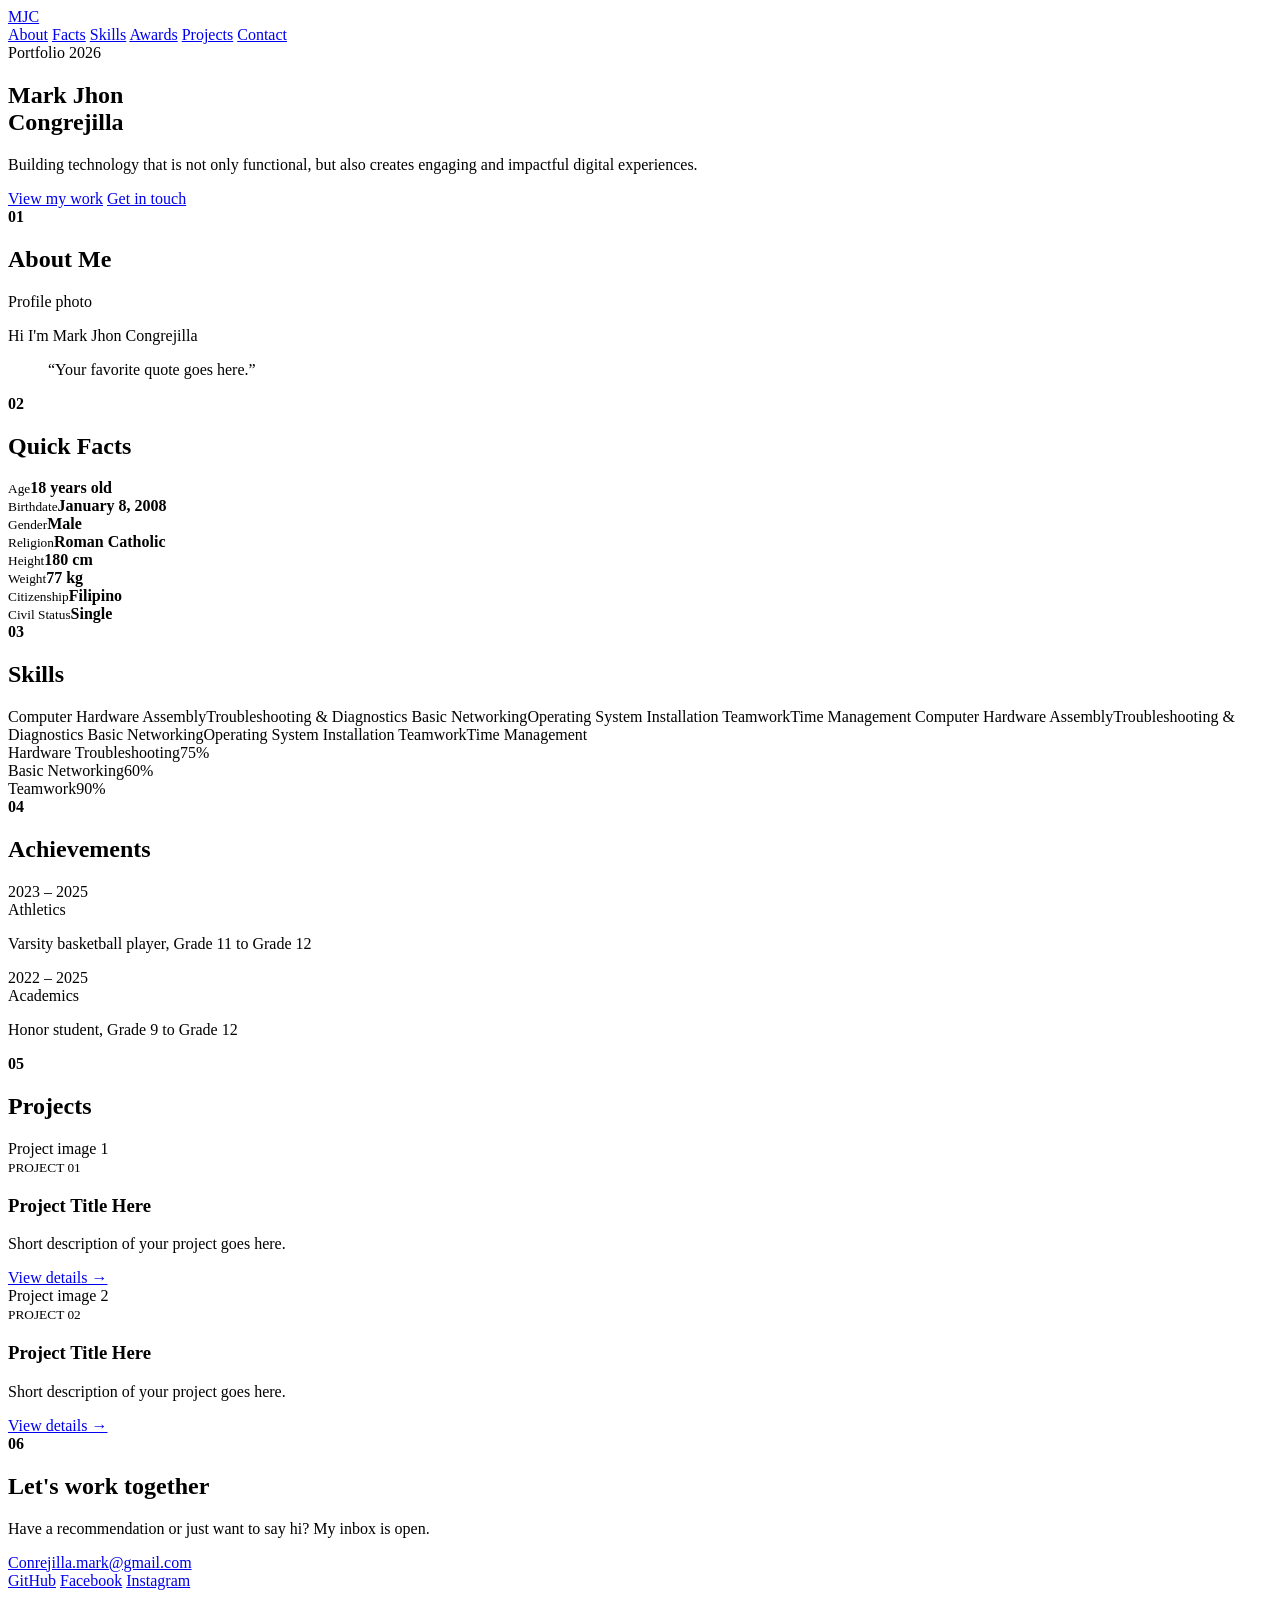
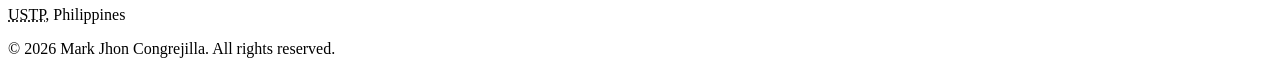
==== index.html/index.html @ a2fbdd66 "UPDATED FILE" ====
<!DOCTYPE html>
<html lang="en">
<head>
<meta charset="UTF-8">
<meta name="viewport" content="width=device-width, initial-scale=1.0">
<title>Mark Jhon Congrejilla | Portfolio</title>
<meta name="description" content="Portfolio of Mark Jhon Congrejilla.">
<meta name="theme-color" content="#050510">
<link rel="stylesheet" href="style.css">
</head>
<body>

<div class="grid-bg"></div>
<div class="cursor-glow" id="glow"></div>

<!-- FLOATING NAV -->
<header class="pill-nav">
  <a href="#home" class="brand">MJC</a>
  <nav>
    <a href="#about">About</a>
    <a href="#facts">Facts</a>
    <a href="#skills">Skills</a>
    <a href="#achievements">Awards</a>
    <a href="#projects">Projects</a>
    <a href="#contact" class="nav-cta">Contact</a>
  </nav>
</header>

<!-- HERO -->
<section id="home" class="hero">
  <div class="orb o1"></div>
  <div class="orb o2"></div>
  <span class="badge"><i></i> Portfolio 2026</span>
  <h1>Mark Jhon<br><span class="grad">Congrejilla</span></h1>
  <p class="tagline">
    Building technology that is not only functional, but also creates engaging and impactful digital experiences.
  </p>
  <div class="hero-btns">
    <a href="#projects" class="btn primary">View my work</a>
    <a href="#contact" class="btn ghost">Get in touch</a>
  </div>
  <a href="#about" class="scroll-hint" aria-label="Scroll down"><span></span></a>
</section>

<!-- ABOUT -->
<section id="about" class="reveal">
  <div class="sec-head"><b>01</b><h2>About Me</h2></div>
  <div class="about-grid">
    <!-- Put <img src="your-photo.jpg" alt="Mark Jhon Congrejilla"> inside -->
    <div class="img-slot about-img">
      <!-- <img src="" alt="Mark Jhon Congrejilla"> -->
      <span>Profile photo</span>
    </div>
    <div class="about-text">
      <!-- Write your "About Me" paragraph here -->
      <p>Hi I'm Mark Jhon Congrejilla</p>
      <blockquote>“Your favorite quote goes here.”</blockquote>
    </div>
  </div>
</section>

<!-- QUICK FACTS -->
<section id="facts" class="reveal">
  <div class="sec-head"><b>02</b><h2>Quick Facts</h2></div>
  <div class="facts">
    <div class="glass fact"><small>Age</small><strong>18 years old</strong></div>
    <div class="glass fact"><small>Birthdate</small><strong>January 8, 2008</strong></div>
    <div class="glass fact"><small>Gender</small><strong>Male</strong></div>
    <div class="glass fact"><small>Religion</small><strong>Roman Catholic</strong></div>
    <div class="glass fact"><small>Height</small><strong>180 cm</strong></div>
    <div class="glass fact"><small>Weight</small><strong>77 kg</strong></div>
    <div class="glass fact"><small>Citizenship</small><strong>Filipino</strong></div>
    <div class="glass fact"><small>Civil Status</small><strong>Single</strong></div>
  </div>
</section>

<!-- SKILLS -->
<section id="skills" class="reveal">
  <div class="sec-head"><b>03</b><h2>Skills</h2></div>

  <div class="marquee">
    <div class="marquee-track">
      <span>Computer Hardware Assembly</span><span>Troubleshooting &amp; Diagnostics</span>
      <span>Basic Networking</span><span>Operating System Installation</span>
      <span>Teamwork</span><span>Time Management</span>
      <span>Computer Hardware Assembly</span><span>Troubleshooting &amp; Diagnostics</span>
      <span>Basic Networking</span><span>Operating System Installation</span>
      <span>Teamwork</span><span>Time Management</span>
    </div>
  </div>

  <div class="bars glass">
    <div class="bar">
      <div class="bar-top"><span>Hardware Troubleshooting</span><span>75%</span></div>
      <div class="track"><div class="fill" style="--w:75%"></div></div>
    </div>
    <div class="bar">
      <div class="bar-top"><span>Basic Networking</span><span>60%</span></div>
      <div class="track"><div class="fill" style="--w:60%"></div></div>
    </div>
    <div class="bar">
      <div class="bar-top"><span>Teamwork</span><span>90%</span></div>
      <div class="track"><div class="fill" style="--w:90%"></div></div>
    </div>
  </div>
</section>

<!-- ACHIEVEMENTS -->
<section id="achievements" class="reveal">
  <div class="sec-head"><b>04</b><h2>Achievements</h2></div>
  <div class="ach-list">
    <div class="ach glass">
      <div class="ach-year">2023 – 2025</div>
      <div class="ach-body">
        <span class="pill">Athletics</span>
        <p>Varsity basketball player, Grade 11 to Grade 12</p>
      </div>
    </div>
    <div class="ach glass">
      <div class="ach-year">2022 – 2025</div>
      <div class="ach-body">
        <span class="pill">Academics</span>
        <p>Honor student, Grade 9 to Grade 12</p>
      </div>
    </div>
  </div>
</section>

<!-- PROJECTS -->
<section id="projects" class="reveal">
  <div class="sec-head"><b>05</b><h2>Projects</h2></div>
  <div class="projects">

    <article class="glass project">
      <div class="img-slot">
        <!-- <img src="" alt="Project 1"> -->
        <span>Project image 1</span>
      </div>
      <div class="p-body">
        <small>PROJECT 01</small>
        <h3>Project Title Here</h3>
        <p>Short description of your project goes here.</p>
        <a href="#" class="link">View details →</a>
      </div>
    </article>

    <article class="glass project">
      <div class="img-slot">
        <!-- <img src="" alt="Project 2"> -->
        <span>Project image 2</span>
      </div>
      <div class="p-body">
        <small>PROJECT 02</small>
        <h3>Project Title Here</h3>
        <p>Short description of your project goes here.</p>
        <a href="#" class="link">View details →</a>
      </div>
    </article>

  </div>
</section>

<section id="contact" class="reveal">
  <div class="contact-box glass">
    <div class="sec-head center"><b>06</b><h2>Let's work together</h2></div>
    <p class="muted">Have a recommendation or just want to say hi? My inbox is open.</p>
    <a href="mailto:Congrejilla.mark@gmail.com" class="big-mail">Conrejilla.mark@gmail.com</a>
    <div class="socials">
      <a href="https://github.com/congrejillamark-prog" target="_blank" rel="noopener">GitHub</a>
      <a href="https://www.facebook.com/nvomrkjhn/" target="_blank" rel="noopener">Facebook</a>
      <a href="https://www.instagram.com/mvkjhnv/" target="_blank" rel="noopener">Instagram</a>
    </div>
    <p class="muted small"> <abbr title="University of Science and Technology of Southern Philippines">USTP</abbr>, Philippines</p>
  </div>
</section>

<footer>© 2026 Mark Jhon Congrejilla. All rights reserved.</footer>

<script>
  // reveal-on-scroll (content stays visible if JS is off)
  document.documentElement.classList.add('js');
  const io = new IntersectionObserver(es => {
    es.forEach(e => { if (e.isIntersecting) { e.target.classList.add('show'); io.unobserve(e.target); } });
  }, { threshold: .12 });
  document.querySelectorAll('.reveal').forEach(el => io.observe(el));

  // cursor glow
  const glow = document.getElementById('glow');
  window.addEventListener('pointermove', e => {
    glow.style.transform = `translate(${e.clientX - 200}px, ${e.clientY - 200}px)`;
  });
</script>
</body>
</html>
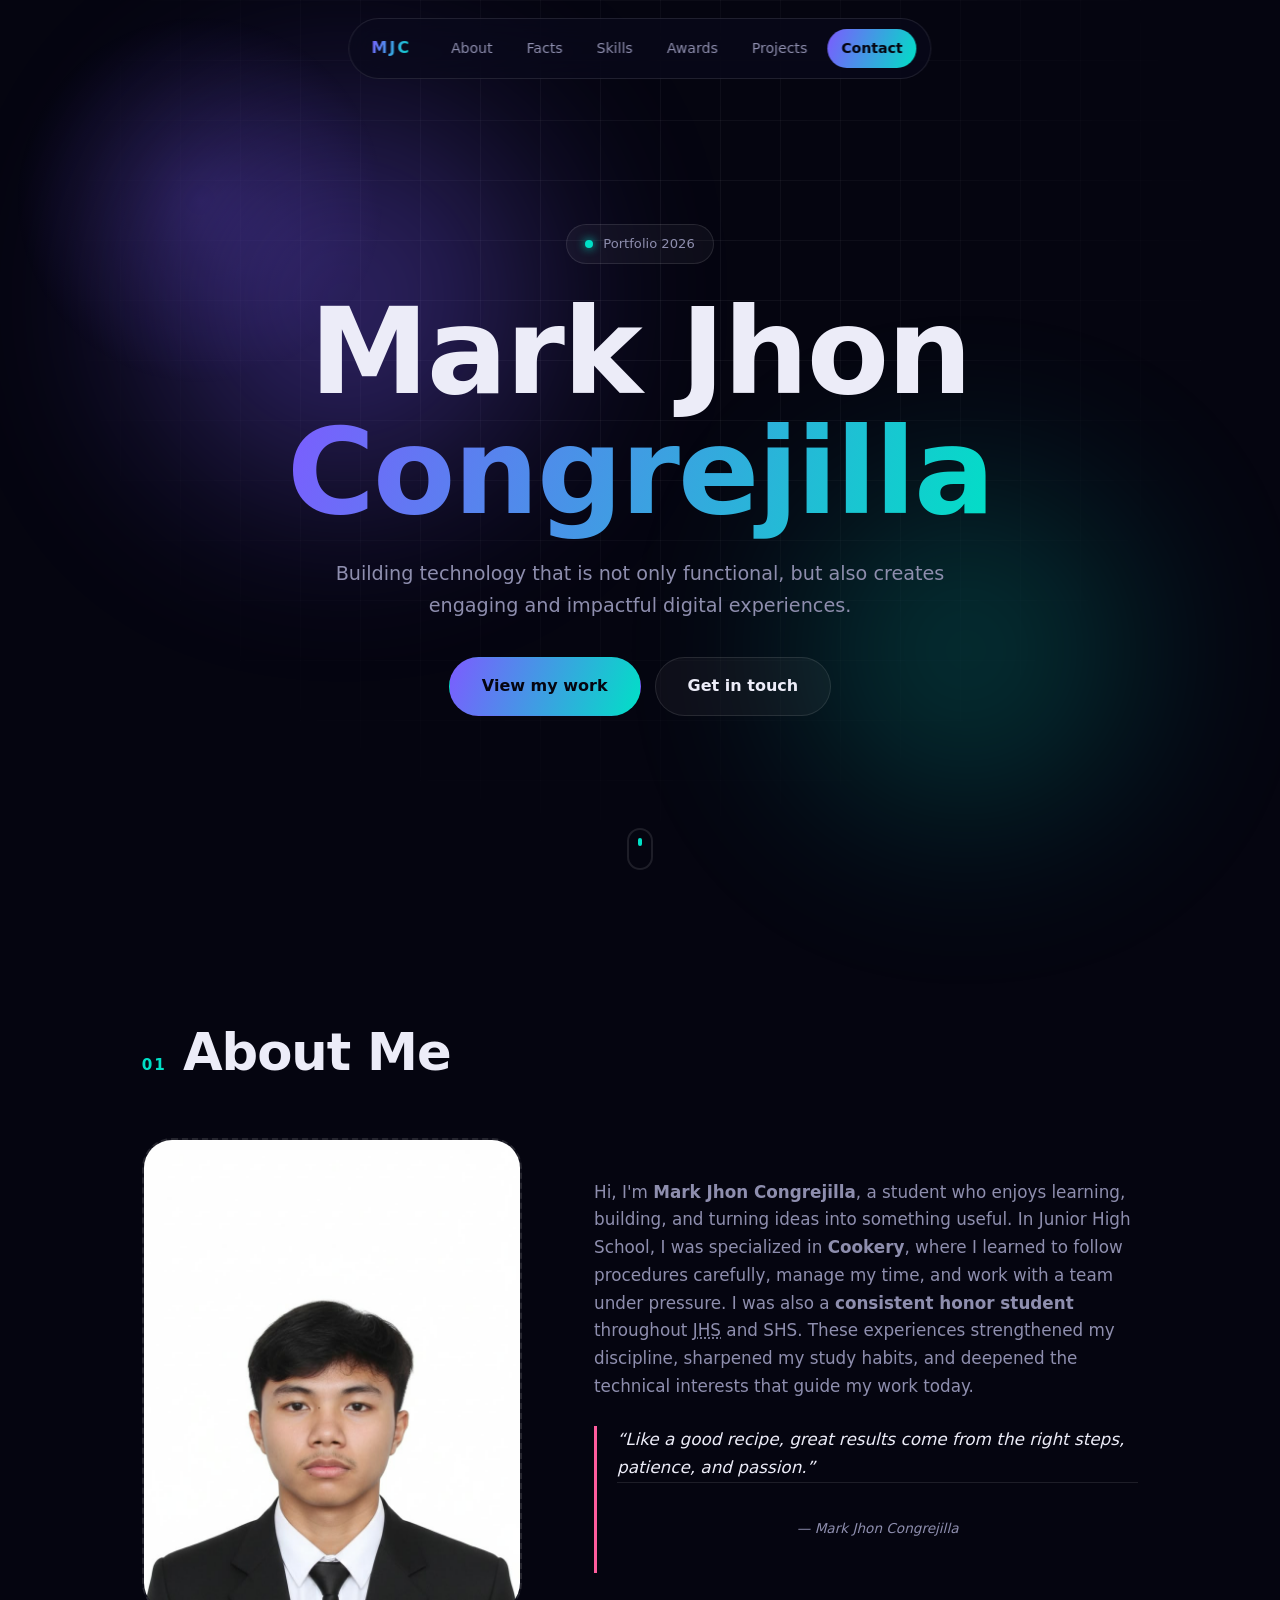
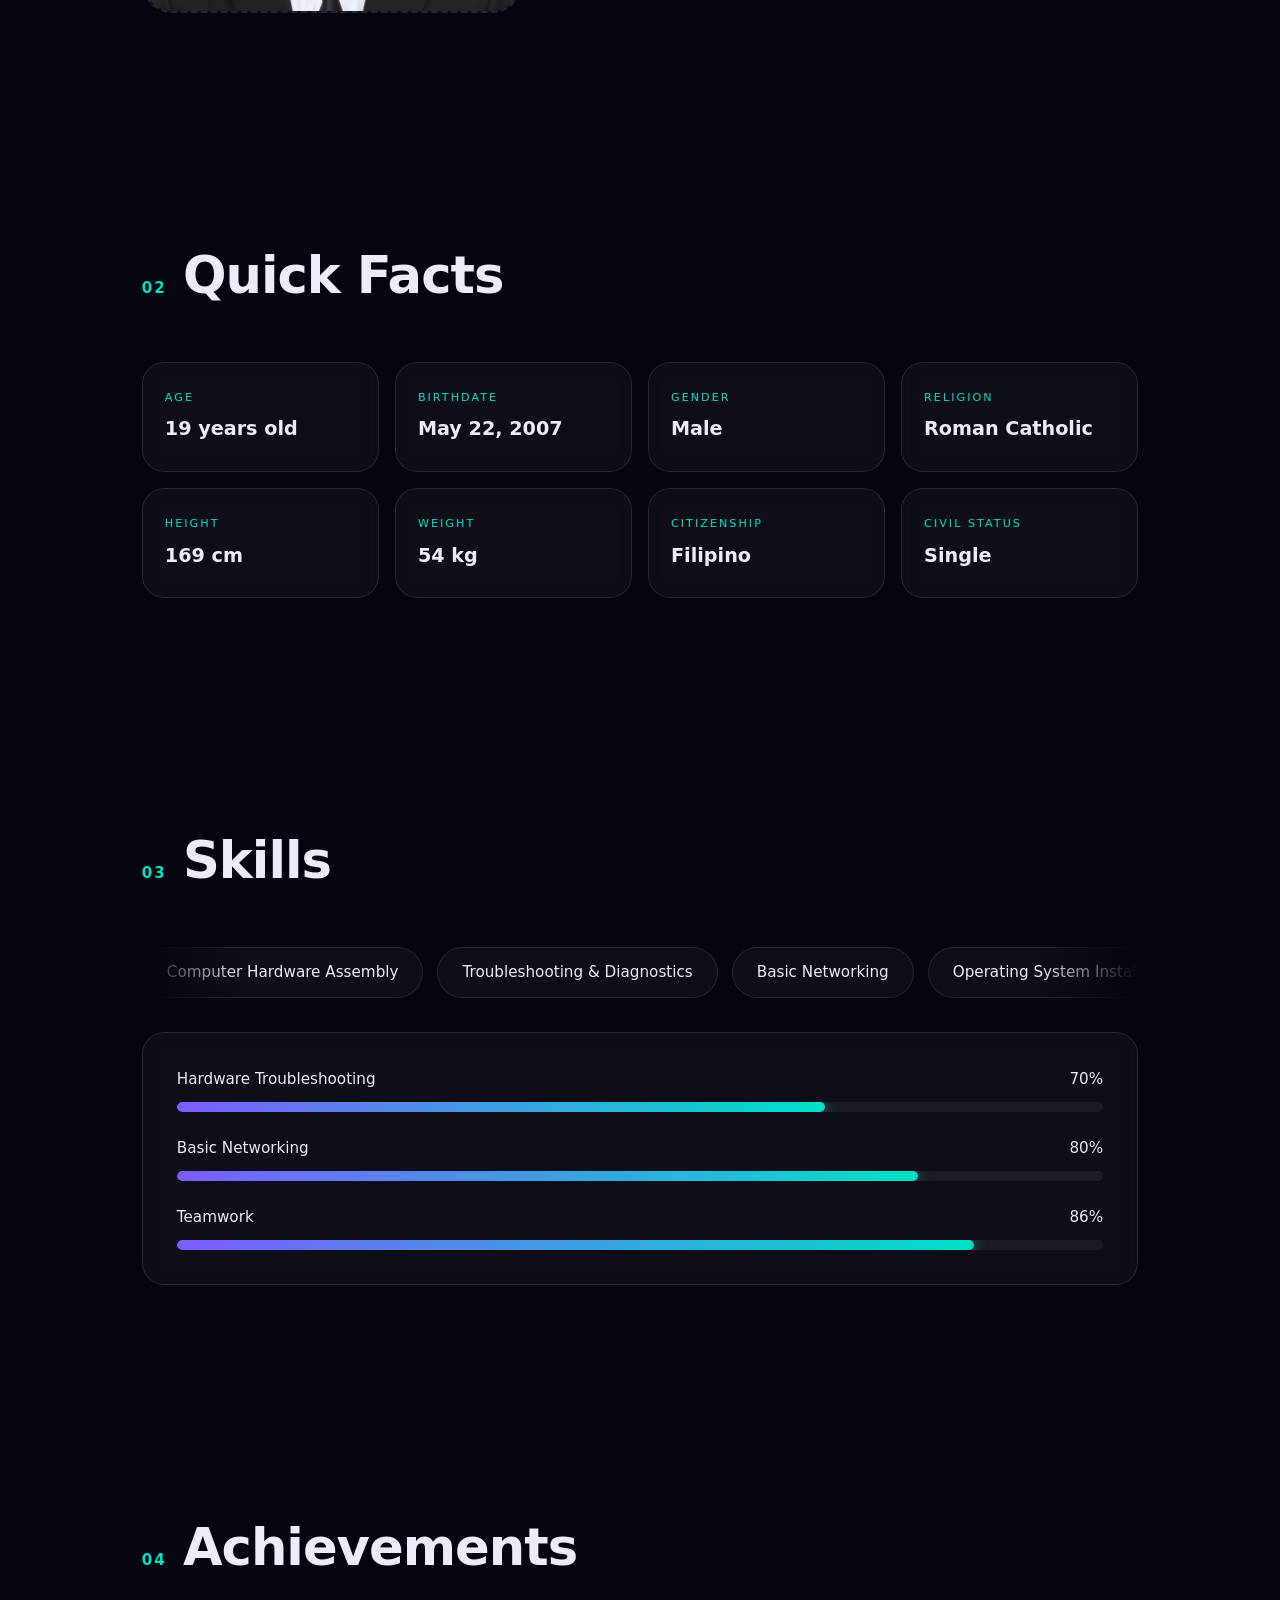
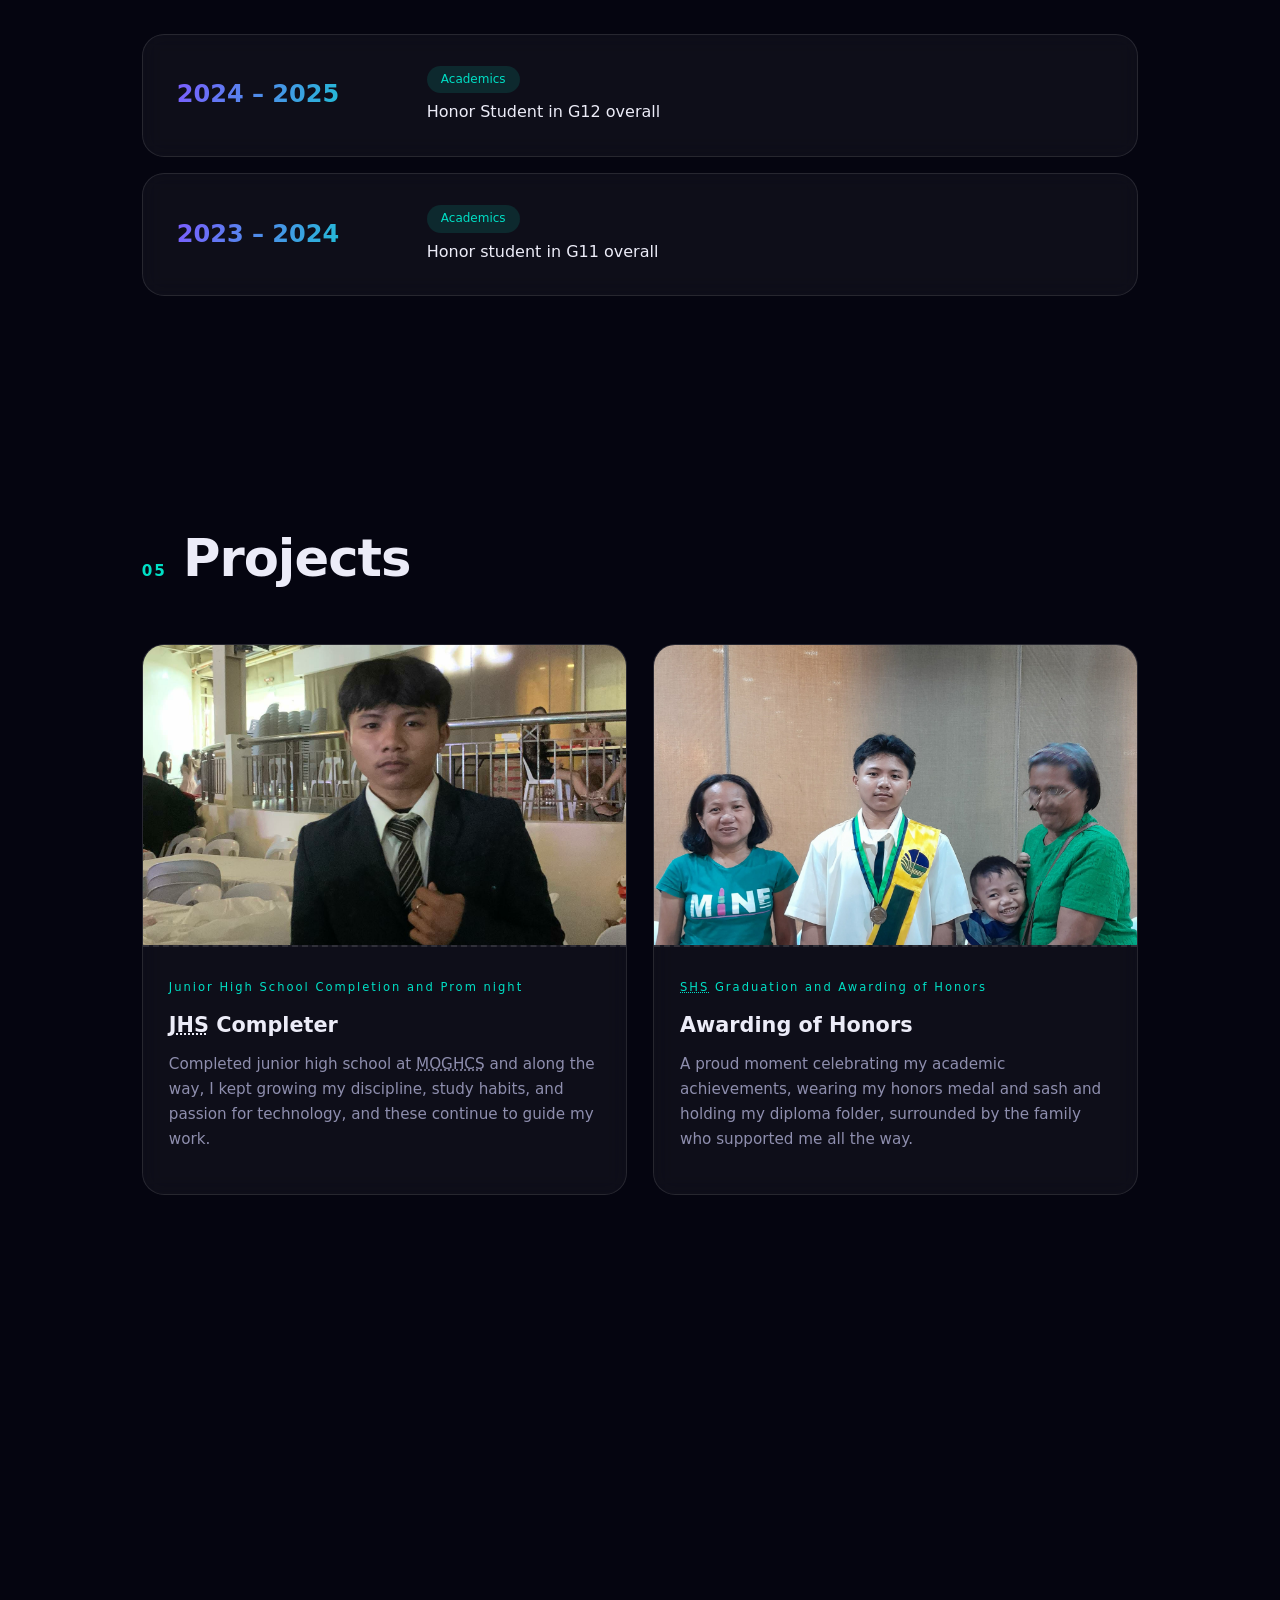
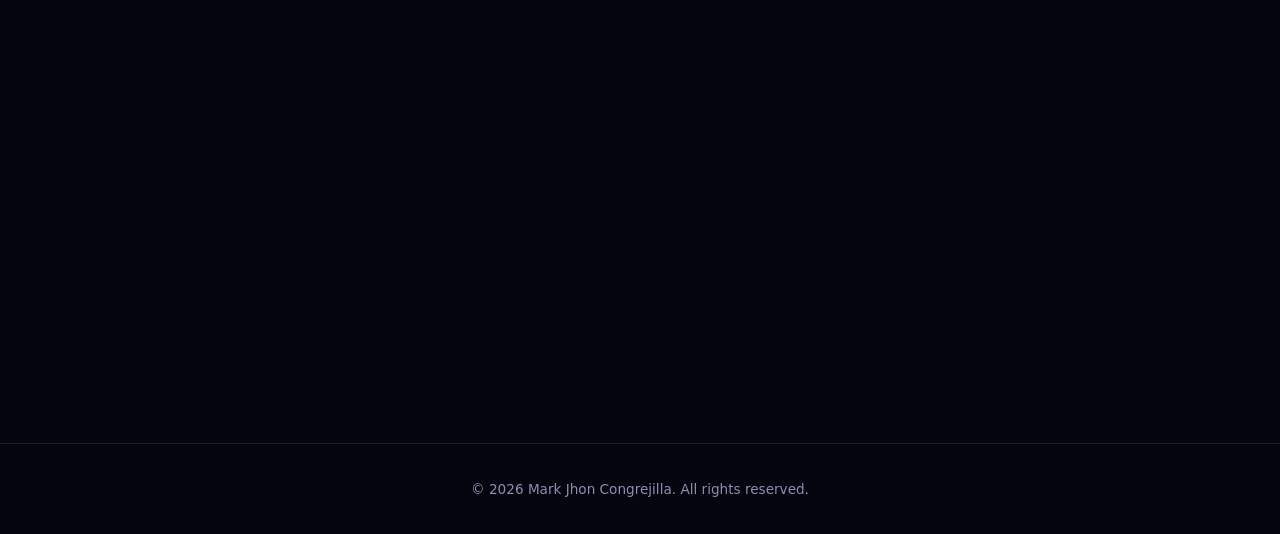
==== commit 1a5981c0: "final" ====
--- a/index.html/index.html
+++ b/index.html/index.html
@@ -48,13 +48,20 @@
   <div class="about-grid">
     <!-- Put <img src="your-photo.jpg" alt="Mark Jhon Congrejilla"> inside -->
     <div class="img-slot about-img">
-      <!-- <img src="" alt="Mark Jhon Congrejilla"> -->
-      <span>Profile photo</span>
+      <img src="images.jpg" alt="Mark Jhon Congrejilla">
     </div>
     <div class="about-text">
-      <!-- Write your "About Me" paragraph here -->
-      <p>Hi I'm Mark Jhon Congrejilla</p>
-      <blockquote>“Your favorite quote goes here.”</blockquote>
+      <p> Hi, I'm <strong>Mark Jhon Congrejilla</strong>, a student who enjoys learning, building,
+    and turning ideas into something useful. In Junior High School, I was specialized in
+    <strong>Cookery</strong>, where I learned to follow procedures carefully, manage my time,
+    and work with a team under pressure. I was also a <strong>consistent honor student</strong>
+    throughout <abbr title="Junior High School">JHS</abbr> and <abrr title="Senior High School">SHS</abrr>. These experiences strengthened my discipline, sharpened my study habits,
+    and deepened the technical interests that guide my work today.</p>
+      <blockquote>“Like a good recipe, great results come from the right steps, patience, and passion.”
+          <footer>—
+            <cite>Mark Jhon Congrejilla</cite>
+          </footer>
+      </blockquote>
     </div>
   </div>
 </section>
@@ -63,12 +70,12 @@
 <section id="facts" class="reveal">
   <div class="sec-head"><b>02</b><h2>Quick Facts</h2></div>
   <div class="facts">
-    <div class="glass fact"><small>Age</small><strong>18 years old</strong></div>
-    <div class="glass fact"><small>Birthdate</small><strong>January 8, 2008</strong></div>
+    <div class="glass fact"><small>Age</small><strong>19 years old</strong></div>
+    <div class="glass fact"><small>Birthdate</small><strong>May 22, 2007</strong></div>
     <div class="glass fact"><small>Gender</small><strong>Male</strong></div>
     <div class="glass fact"><small>Religion</small><strong>Roman Catholic</strong></div>
-    <div class="glass fact"><small>Height</small><strong>180 cm</strong></div>
-    <div class="glass fact"><small>Weight</small><strong>77 kg</strong></div>
+    <div class="glass fact"><small>Height</small><strong>169 cm</strong></div>
+    <div class="glass fact"><small>Weight</small><strong>54 kg</strong></div>
     <div class="glass fact"><small>Citizenship</small><strong>Filipino</strong></div>
     <div class="glass fact"><small>Civil Status</small><strong>Single</strong></div>
   </div>
@@ -91,16 +98,16 @@
 
   <div class="bars glass">
     <div class="bar">
-      <div class="bar-top"><span>Hardware Troubleshooting</span><span>75%</span></div>
-      <div class="track"><div class="fill" style="--w:75%"></div></div>
+      <div class="bar-top"><span>Hardware Troubleshooting</span><span>70%</span></div>
+      <div class="track"><div class="fill" style="--w:70%"></div></div>
     </div>
     <div class="bar">
-      <div class="bar-top"><span>Basic Networking</span><span>60%</span></div>
-      <div class="track"><div class="fill" style="--w:60%"></div></div>
+      <div class="bar-top"><span>Basic Networking</span><span>80%</span></div>
+      <div class="track"><div class="fill" style="--w:80%"></div></div>
     </div>
     <div class="bar">
-      <div class="bar-top"><span>Teamwork</span><span>90%</span></div>
-      <div class="track"><div class="fill" style="--w:90%"></div></div>
+      <div class="bar-top"><span>Teamwork</span><span>86%</span></div>
+      <div class="track"><div class="fill" style="--w:86%"></div></div>
     </div>
   </div>
 </section>
@@ -110,17 +117,17 @@
   <div class="sec-head"><b>04</b><h2>Achievements</h2></div>
   <div class="ach-list">
     <div class="ach glass">
-      <div class="ach-year">2023 – 2025</div>
+      <div class="ach-year">2024 – 2025</div>
       <div class="ach-body">
-        <span class="pill">Athletics</span>
-        <p>Varsity basketball player, Grade 11 to Grade 12</p>
+        <span class="pill">Academics</span>
+        <p>Honor Student in G12 overall</p>
       </div>
     </div>
     <div class="ach glass">
-      <div class="ach-year">2022 – 2025</div>
+      <div class="ach-year">2023 – 2024</div>
       <div class="ach-body">
         <span class="pill">Academics</span>
-        <p>Honor student, Grade 9 to Grade 12</p>
+        <p>Honor student in G11 overall</p>
       </div>
     </div>
   </div>
@@ -133,27 +140,24 @@
 
     <article class="glass project">
       <div class="img-slot">
-        <!-- <img src="" alt="Project 1"> -->
-        <span>Project image 1</span>
+        <img src="Project 2.jpg" alt="Project 1">
       </div>
       <div class="p-body">
-        <small>PROJECT 01</small>
-        <h3>Project Title Here</h3>
-        <p>Short description of your project goes here.</p>
-        <a href="#" class="link">View details →</a>
+        <small>Junior High School Completion and Prom night</small>
+        <h3> <abbr title="Junior High School">JHS</abbr> Completer</h3>
+        <p>Completed junior high school at <abbr title="Misamis Oriental General Comprehensive High School">MOGHCS</abbr> and along the way, I kept growing my discipline, study habits, and passion for technology, and these continue to guide my work.</p>
       </div>
     </article>
 
     <article class="glass project">
       <div class="img-slot">
-        <!-- <img src="" alt="Project 2"> -->
-        <span>Project image 2</span>
+        <img src="Project 1.jpg" alt="Project 2">
       </div>
       <div class="p-body">
-        <small>PROJECT 02</small>
-        <h3>Project Title Here</h3>
-        <p>Short description of your project goes here.</p>
-        <a href="#" class="link">View details →</a>
+        <small> <abbr title="Senior High School">SHS</abbr> Graduation and Awarding of Honors</small>
+        <h3>Awarding of Honors</h3>
+        <p>A proud moment celebrating my academic achievements, wearing my honors medal and sash
+  and holding my diploma folder, surrounded by the family who supported me all the way.</p>
       </div>
     </article>
 
--- a/index.html/style.css
+++ b/index.html/style.css
@@ -0,0 +1,206 @@
+:root{
+  --bg:#050510;
+  --glass:rgba(255,255,255,.04);
+  --line:rgba(255,255,255,.1);
+  --text:#ececf8;
+  --muted:#8e8eae;
+  --a:#7c5cff;
+  --b:#00e0c6;
+  --c:#ff5c9d;
+  --grad:linear-gradient(110deg,var(--a),var(--b));
+}
+*{margin:0;padding:0;box-sizing:border-box}
+html{scroll-behavior:smooth}
+body{
+  font-family:"Segoe UI",system-ui,-apple-system,Arial,sans-serif;
+  background:var(--bg);color:var(--text);line-height:1.65;overflow-x:hidden;
+}
+a{color:inherit;text-decoration:none}
+
+/* ---------- background ---------- */
+.grid-bg{
+  position:fixed;inset:0;z-index:-2;
+  background-image:
+    linear-gradient(var(--line) 1px,transparent 1px),
+    linear-gradient(90deg,var(--line) 1px,transparent 1px);
+  background-size:60px 60px;
+  -webkit-mask-image:radial-gradient(ellipse at 50% 30%,#000 10%,transparent 70%);
+          mask-image:radial-gradient(ellipse at 50% 30%,#000 10%,transparent 70%);
+  opacity:.5;
+}
+.cursor-glow{
+  position:fixed;top:0;left:0;width:400px;height:400px;border-radius:50%;z-index:-1;pointer-events:none;
+  background:radial-gradient(circle,rgba(124,92,255,.22),transparent 65%);
+  transition:transform .15s ease-out;
+}
+
+/* ---------- floating pill nav ---------- */
+.pill-nav{
+  position:fixed;top:18px;left:50%;transform:translateX(-50%);z-index:100;
+  display:flex;align-items:center;gap:26px;
+  padding:10px 14px 10px 22px;border-radius:60px;
+  background:rgba(10,10,28,.65);backdrop-filter:blur(16px);
+  border:1px solid var(--line);max-width:94vw;
+}
+.brand{font-weight:800;letter-spacing:2px;background:var(--grad);-webkit-background-clip:text;background-clip:text;color:transparent}
+.pill-nav nav{display:flex;align-items:center;gap:6px}
+.pill-nav nav a{
+  padding:8px 14px;border-radius:40px;font-size:.88rem;color:var(--muted);transition:.25s;
+}
+.pill-nav nav a:hover{color:#fff;background:rgba(255,255,255,.07)}
+.pill-nav .nav-cta{background:var(--grad);color:#050510;font-weight:600}
+.pill-nav .nav-cta:hover{color:#050510;background:var(--grad);filter:brightness(1.1)}
+
+/* ---------- hero ---------- */
+.hero{
+  min-height:100vh;display:flex;flex-direction:column;align-items:center;justify-content:center;
+  text-align:center;padding:120px 6% 80px;position:relative;
+}
+.orb{position:absolute;border-radius:50%;filter:blur(100px);z-index:-1;animation:drift 14s ease-in-out infinite}
+.o1{width:380px;height:380px;background:var(--a);opacity:.35;top:12%;left:12%}
+.o2{width:320px;height:320px;background:var(--b);opacity:.22;bottom:10%;right:12%;animation-delay:-7s}
+@keyframes drift{50%{transform:translate(50px,-40px) scale(1.12)}}
+
+.badge{
+  display:inline-flex;align-items:center;gap:10px;padding:8px 18px;border-radius:40px;
+  border:1px solid var(--line);background:var(--glass);font-size:.82rem;color:var(--muted);margin-bottom:28px;
+}
+.badge i{width:8px;height:8px;border-radius:50%;background:var(--b);box-shadow:0 0 10px var(--b);animation:blink 1.6s infinite}
+@keyframes blink{50%{opacity:.25}}
+
+h1{font-size:clamp(3rem,10vw,7.5rem);line-height:1;font-weight:800;letter-spacing:-2px}
+.grad{background:var(--grad);-webkit-background-clip:text;background-clip:text;color:transparent}
+.tagline{max-width:620px;margin:26px auto 36px;color:var(--muted);font-size:clamp(1rem,2vw,1.2rem)}
+.hero-btns{display:flex;gap:14px;flex-wrap:wrap;justify-content:center}
+
+.btn{padding:15px 32px;border-radius:50px;font-weight:600;transition:.3s;border:1px solid transparent}
+.btn.primary{background:var(--grad);color:#050510}
+.btn.primary:hover{transform:translateY(-4px);box-shadow:0 14px 34px rgba(124,92,255,.45)}
+.btn.ghost{border-color:var(--line);background:var(--glass)}
+.btn.ghost:hover{border-color:var(--b);transform:translateY(-4px)}
+
+.scroll-hint{
+  position:absolute;bottom:30px;left:50%;transform:translateX(-50%);
+  width:26px;height:42px;border:2px solid var(--line);border-radius:20px;
+}
+.scroll-hint span{
+  position:absolute;top:8px;left:50%;width:4px;height:8px;margin-left:-2px;border-radius:4px;
+  background:var(--b);animation:wheel 1.8s infinite;
+}
+@keyframes wheel{0%{opacity:1;transform:translateY(0)}100%{opacity:0;transform:translateY(16px)}}
+
+/* ---------- shared ---------- */
+section{max-width:1150px;margin:auto;padding:110px 6%}
+.hero{max-width:none}
+.sec-head{display:flex;align-items:baseline;gap:16px;margin-bottom:44px}
+.sec-head b{font-size:.95rem;color:var(--b);letter-spacing:2px}
+.sec-head h2{font-size:clamp(2rem,5vw,3.2rem);letter-spacing:-1px}
+.sec-head.center{justify-content:center}
+.muted{color:var(--muted)}
+.small{font-size:.85rem}
+
+.glass{
+  background:var(--glass);border:1px solid var(--line);border-radius:22px;
+  backdrop-filter:blur(10px);transition:.35s;
+}
+.glass:hover{border-color:rgba(124,92,255,.6);box-shadow:0 20px 50px rgba(124,92,255,.15)}
+
+.img-slot{
+  border:2px dashed var(--line);border-radius:22px;background:var(--glass);
+  display:flex;align-items:center;justify-content:center;color:var(--muted);font-size:.85rem;overflow:hidden;
+}
+.img-slot img{width:100%;height:100%;object-fit:cover}
+
+/* reveal animation (only active when JS is on) */
+.js .reveal{opacity:0;transform:translateY(40px);transition:opacity .8s ease,transform .8s ease}
+.js .reveal.show{opacity:1;transform:none}
+
+/* ---------- about ---------- */
+.about-grid{display:grid;grid-template-columns:.85fr 1.15fr;gap:50px;align-items:center}
+.about-img{aspect-ratio:4/5;max-width:380px;width:100%;border-radius:30px;position:relative}
+.about-text{min-height:220px;font-size:1.05rem;color:var(--muted)}
+blockquote{margin-top:26px;padding-left:20px;border-left:3px solid var(--c);font-style:italic;color:var(--text)}
+
+/* ---------- quick facts (bento) ---------- */
+.facts{display:grid;grid-template-columns:repeat(4,1fr);gap:16px}
+.fact{padding:26px 22px}
+.fact:hover{transform:translateY(-6px)}
+.fact small{display:block;font-size:.7rem;letter-spacing:2px;text-transform:uppercase;color:var(--b);margin-bottom:6px}
+.fact strong{font-size:1.2rem}
+
+/* ---------- skills ---------- */
+.marquee{overflow:hidden;margin-bottom:34px;
+  -webkit-mask-image:linear-gradient(90deg,transparent,#000 10%,#000 90%,transparent);
+          mask-image:linear-gradient(90deg,transparent,#000 10%,#000 90%,transparent)}
+.marquee-track{display:flex;gap:14px;width:max-content;animation:scroll 32s linear infinite}
+.marquee:hover .marquee-track{animation-play-state:paused}
+.marquee-track span{
+  padding:12px 24px;border-radius:50px;border:1px solid var(--line);background:var(--glass);
+  white-space:nowrap;font-size:.95rem;
+}
+@keyframes scroll{to{transform:translateX(-50%)}}
+
+.bars{padding:34px}
+.bar{margin-bottom:24px}
+.bar:last-child{margin-bottom:0}
+.bar-top{display:flex;justify-content:space-between;margin-bottom:10px;font-size:.95rem}
+.track{height:10px;border-radius:20px;background:rgba(255,255,255,.06);overflow:hidden}
+.fill{height:100%;width:var(--w);border-radius:20px;background:var(--grad);box-shadow:0 0 14px rgba(0,224,198,.5)}
+.js .reveal:not(.show) .fill{width:0}
+.fill{transition:width 1.6s cubic-bezier(.2,.8,.2,1) .3s}
+
+/* ---------- achievements ---------- */
+.ach-list{display:flex;flex-direction:column;gap:16px}
+.ach{display:grid;grid-template-columns:230px 1fr;align-items:center;gap:20px;padding:30px 34px}
+.ach:hover{transform:translateX(8px)}
+.ach-year{font-size:1.5rem;font-weight:800;background:var(--grad);-webkit-background-clip:text;background-clip:text;color:transparent}
+.pill{
+  display:inline-block;padding:4px 14px;border-radius:40px;font-size:.75rem;margin-bottom:6px;
+  background:rgba(0,224,198,.12);color:var(--b);
+}
+
+/* ---------- projects ---------- */
+.projects{display:grid;grid-template-columns:repeat(auto-fit,minmax(320px,1fr));gap:26px}
+.project{overflow:hidden}
+.project:hover{transform:translateY(-8px)}
+.project .img-slot{aspect-ratio:16/10;border:none;border-bottom:2px dashed var(--line);border-radius:0}
+.p-body{padding:26px}
+.p-body small{color:var(--b);letter-spacing:2px;font-size:.72rem}
+.p-body h3{margin:8px 0 10px;font-size:1.3rem}
+.p-body p{color:var(--muted);font-size:.95rem;margin-bottom:16px}
+.link{color:var(--text);font-weight:600;font-size:.92rem;transition:.25s}
+.link:hover{color:var(--b);letter-spacing:.5px}
+
+/* ---------- contact ---------- */
+.contact-box{text-align:center;padding:70px 6%;position:relative;overflow:hidden}
+.contact-box::before{
+  content:"";position:absolute;width:420px;height:420px;border-radius:50%;
+  background:var(--a);filter:blur(130px);opacity:.25;top:-200px;left:50%;transform:translateX(-50%);z-index:-1;
+}
+.big-mail{
+  display:inline-block;margin:26px 0;font-size:clamp(1.4rem,4.5vw,2.8rem);font-weight:800;
+  background:var(--grad);-webkit-background-clip:text;background-clip:text;color:transparent;
+  border-bottom:2px solid transparent;transition:.3s;word-break:break-word;
+}
+.big-mail:hover{transform:scale(1.04)}
+.socials{display:flex;justify-content:center;gap:12px;flex-wrap:wrap;margin-bottom:22px}
+.socials a{padding:10px 24px;border-radius:50px;border:1px solid var(--line);transition:.3s}
+.socials a:hover{background:var(--grad);color:#050510;border-color:transparent;transform:translateY(-3px)}
+
+footer{text-align:center;padding:34px;color:var(--muted);font-size:.85rem;border-top:1px solid var(--line)}
+
+/* ---------- responsive ---------- */
+@media(max-width:900px){
+  .facts{grid-template-columns:repeat(2,1fr)}
+  .about-grid{grid-template-columns:1fr}
+  .about-img{margin:auto;max-width:300px}
+  .ach{grid-template-columns:1fr;gap:8px}
+}
+@media(max-width:700px){
+  .pill-nav nav a:not(.nav-cta){display:none}
+  .pill-nav{gap:14px}
+  section{padding:80px 6%}
+}
+@media(max-width:420px){
+  .facts{grid-template-columns:1fr}
+}
